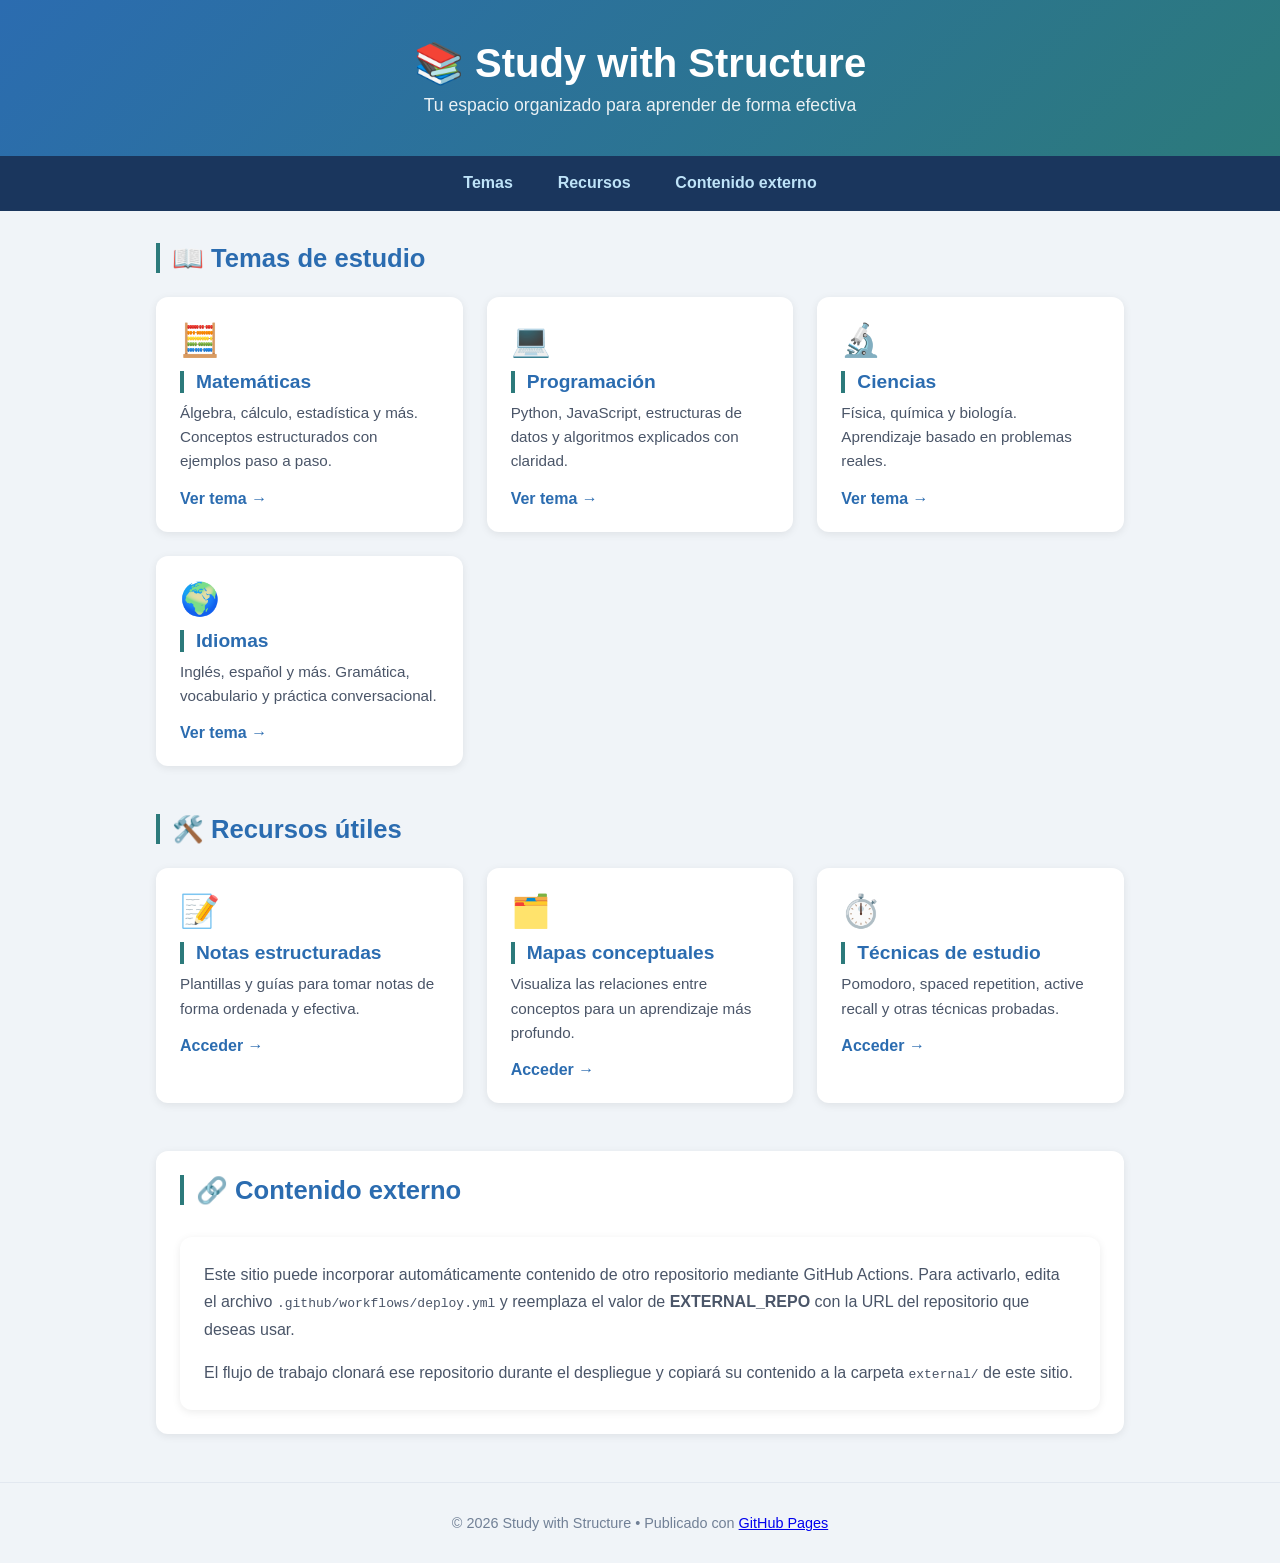
==== index.html @ 8756e314 "Add GitHub Pages site with external-repo workflow Agent-Logs-Url: https://github.com/Acordero0369/St" ====
<!DOCTYPE html>
<html lang="es">
<head>
  <meta charset="UTF-8" />
  <meta name="viewport" content="width=device-width, initial-scale=1.0" />
  <title>Study with Structure</title>
  <style>
    * { box-sizing: border-box; margin: 0; padding: 0; }

    body {
      font-family: 'Segoe UI', Tahoma, Geneva, Verdana, sans-serif;
      background: #f0f4f8;
      color: #2d3748;
    }

    header {
      background: linear-gradient(135deg, #2b6cb0, #2c7a7b);
      color: white;
      padding: 2.5rem 1.5rem;
      text-align: center;
    }

    header h1 { font-size: 2.5rem; margin-bottom: 0.5rem; }
    header p  { font-size: 1.1rem; opacity: 0.9; }

    nav {
      display: flex;
      justify-content: center;
      gap: 1rem;
      background: #1a365d;
      padding: 0.75rem 1rem;
      flex-wrap: wrap;
    }

    nav a {
      color: #bee3f8;
      text-decoration: none;
      font-weight: 600;
      padding: 0.4rem 0.9rem;
      border-radius: 4px;
      transition: background 0.2s;
    }

    nav a:hover { background: #2b6cb0; color: white; }

    main {
      max-width: 1000px;
      margin: 2rem auto;
      padding: 0 1rem;
    }

    .card-grid {
      display: grid;
      grid-template-columns: repeat(auto-fit, minmax(260px, 1fr));
      gap: 1.5rem;
      margin-top: 1.5rem;
    }

    .card {
      background: white;
      border-radius: 12px;
      padding: 1.5rem;
      box-shadow: 0 2px 8px rgba(0,0,0,0.08);
      transition: transform 0.2s, box-shadow 0.2s;
    }

    .card:hover {
      transform: translateY(-4px);
      box-shadow: 0 6px 20px rgba(0,0,0,0.12);
    }

    .card-icon { font-size: 2rem; margin-bottom: 0.75rem; }
    .card h2   { font-size: 1.2rem; margin-bottom: 0.5rem; color: #2b6cb0; }
    .card p    { font-size: 0.95rem; color: #4a5568; line-height: 1.6; }

    .card a {
      display: inline-block;
      margin-top: 1rem;
      color: #2b6cb0;
      font-weight: 600;
      text-decoration: none;
    }

    .card a:hover { text-decoration: underline; }

    section h2 {
      font-size: 1.6rem;
      color: #2b6cb0;
      border-left: 4px solid #2c7a7b;
      padding-left: 0.75rem;
      margin-bottom: 1rem;
    }

    /* External content section */
    #external-content {
      background: white;
      border-radius: 12px;
      padding: 1.5rem;
      box-shadow: 0 2px 8px rgba(0,0,0,0.08);
      margin-top: 2rem;
    }

    #external-content p { color: #4a5568; line-height: 1.7; }

    footer {
      text-align: center;
      padding: 2rem 1rem;
      color: #718096;
      font-size: 0.9rem;
      margin-top: 3rem;
      border-top: 1px solid #e2e8f0;
    }
  </style>
</head>
<body>

  <header>
    <h1>📚 Study with Structure</h1>
    <p>Tu espacio organizado para aprender de forma efectiva</p>
  </header>

  <nav>
    <a href="#topics">Temas</a>
    <a href="#resources">Recursos</a>
    <a href="#external-content">Contenido externo</a>
  </nav>

  <main>

    <!-- Topics -->
    <section id="topics" style="margin-top:2rem;">
      <h2>📖 Temas de estudio</h2>
      <div class="card-grid">

        <div class="card">
          <div class="card-icon">🧮</div>
          <h2>Matemáticas</h2>
          <p>Álgebra, cálculo, estadística y más. Conceptos estructurados con ejemplos paso a paso.</p>
          <a href="#">Ver tema →</a>
        </div>

        <div class="card">
          <div class="card-icon">💻</div>
          <h2>Programación</h2>
          <p>Python, JavaScript, estructuras de datos y algoritmos explicados con claridad.</p>
          <a href="#">Ver tema →</a>
        </div>

        <div class="card">
          <div class="card-icon">🔬</div>
          <h2>Ciencias</h2>
          <p>Física, química y biología. Aprendizaje basado en problemas reales.</p>
          <a href="#">Ver tema →</a>
        </div>

        <div class="card">
          <div class="card-icon">🌍</div>
          <h2>Idiomas</h2>
          <p>Inglés, español y más. Gramática, vocabulario y práctica conversacional.</p>
          <a href="#">Ver tema →</a>
        </div>

      </div>
    </section>

    <!-- Resources -->
    <section id="resources" style="margin-top:3rem;">
      <h2>🛠️ Recursos útiles</h2>
      <div class="card-grid">

        <div class="card">
          <div class="card-icon">📝</div>
          <h2>Notas estructuradas</h2>
          <p>Plantillas y guías para tomar notas de forma ordenada y efectiva.</p>
          <a href="#">Acceder →</a>
        </div>

        <div class="card">
          <div class="card-icon">🗂️</div>
          <h2>Mapas conceptuales</h2>
          <p>Visualiza las relaciones entre conceptos para un aprendizaje más profundo.</p>
          <a href="#">Acceder →</a>
        </div>

        <div class="card">
          <div class="card-icon">⏱️</div>
          <h2>Técnicas de estudio</h2>
          <p>Pomodoro, spaced repetition, active recall y otras técnicas probadas.</p>
          <a href="#">Acceder →</a>
        </div>

      </div>
    </section>

    <!-- External content injected by CI/CD -->
    <section id="external-content" style="margin-top:3rem;">
      <h2>🔗 Contenido externo</h2>
      <div id="external-content">
        <p>
          Este sitio puede incorporar automáticamente contenido de otro repositorio mediante
          GitHub Actions. Para activarlo, edita el archivo
          <code>.github/workflows/deploy.yml</code> y reemplaza el valor de
          <strong>EXTERNAL_REPO</strong> con la URL del repositorio que deseas usar.
        </p>
        <p style="margin-top:1rem;">
          El flujo de trabajo clonará ese repositorio durante el despliegue y copiará su
          contenido a la carpeta <code>external/</code> de este sitio.
        </p>
      </div>
    </section>

  </main>

  <footer>
    <p>© 2026 Study with Structure • Publicado con <a href="https://pages.github.com/" target="_blank">GitHub Pages</a></p>
  </footer>

</body>
</html>
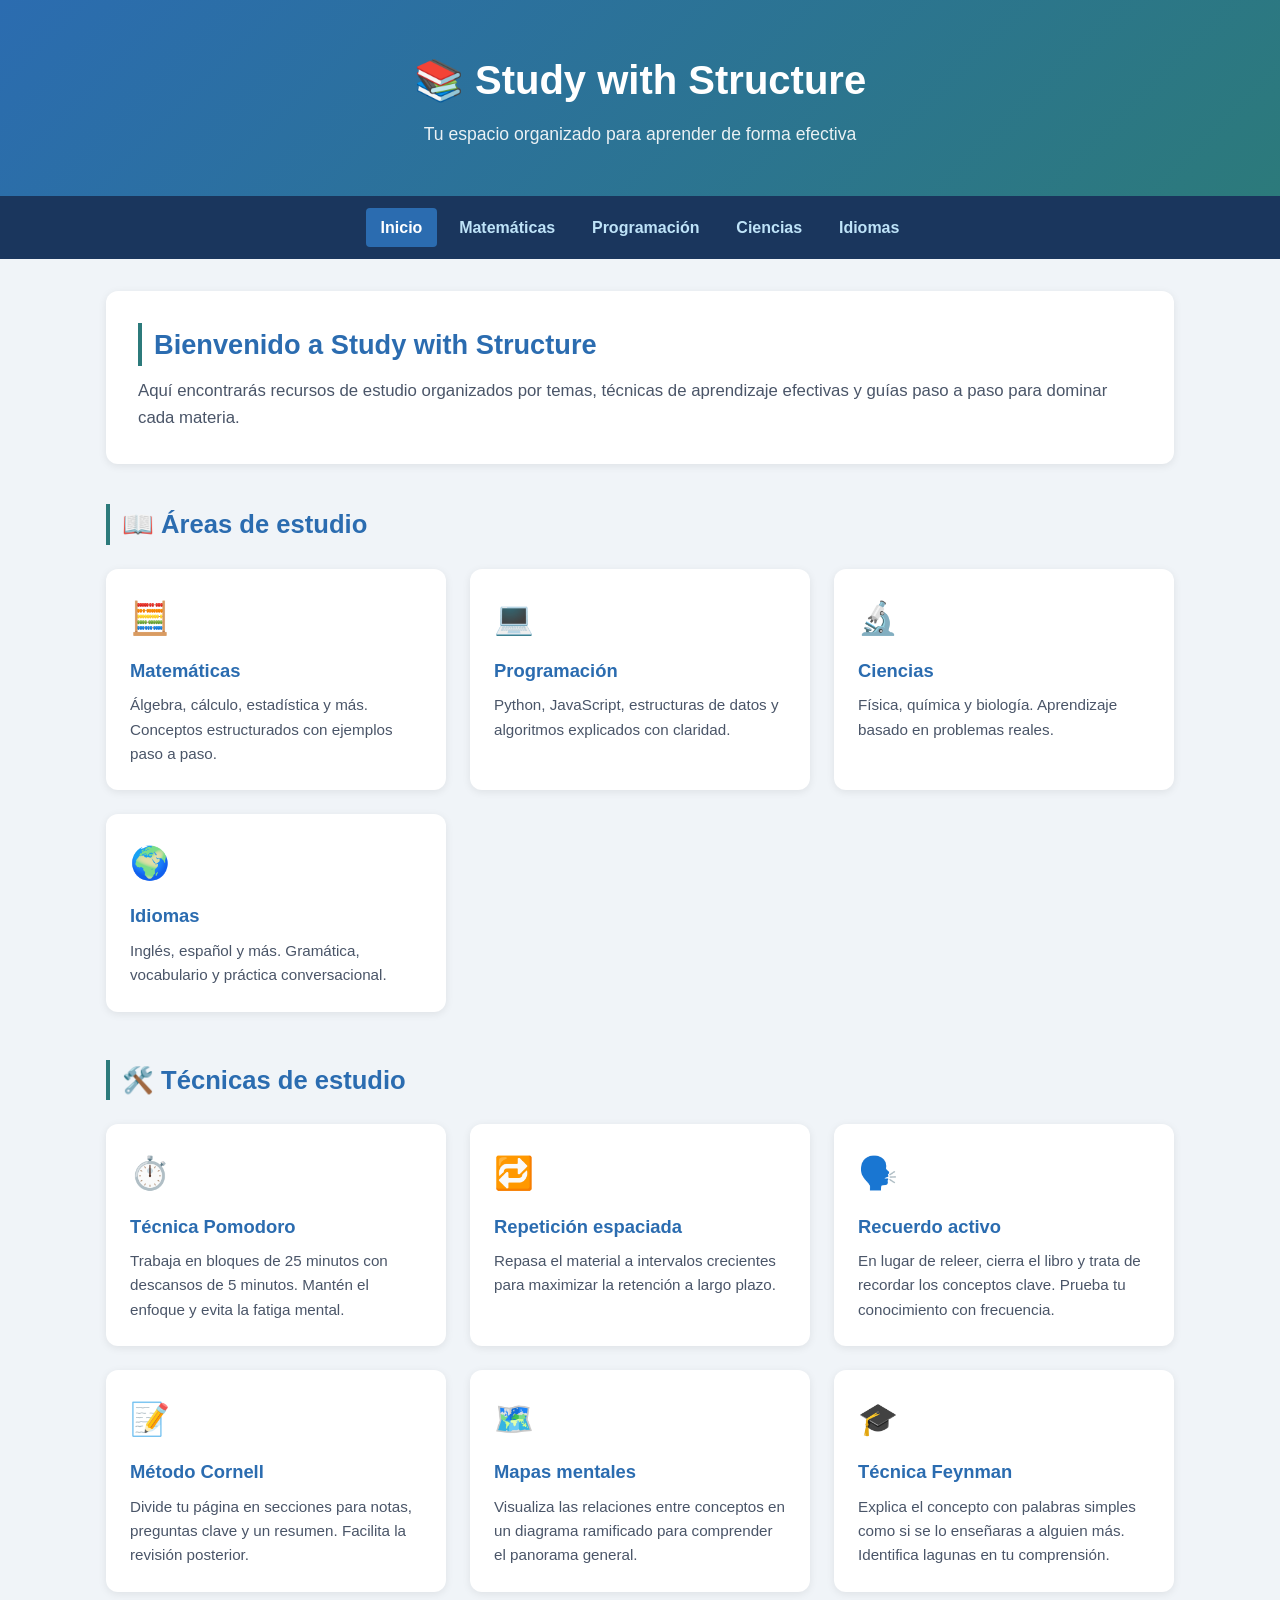
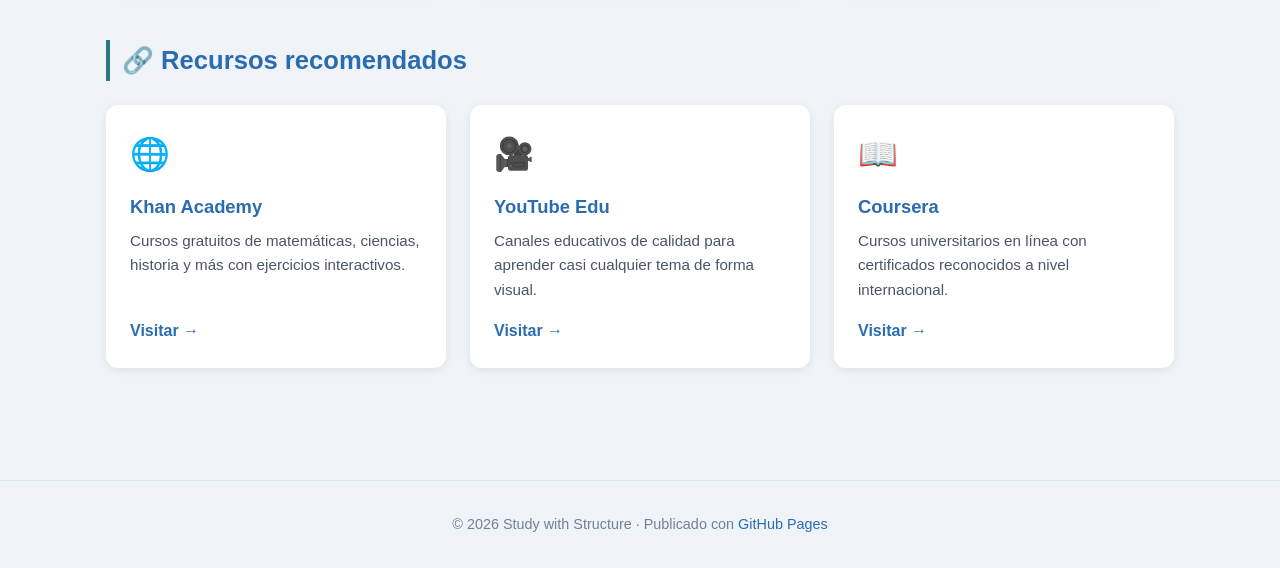
==== commit a22fe5c1: "Add Study with Structure website content and GitHub Pages deployment Agent-Logs-Url: https://github." ====
--- a/index.html
+++ b/index.html
@@ -4,216 +4,143 @@
   <meta charset="UTF-8" />
   <meta name="viewport" content="width=device-width, initial-scale=1.0" />
   <title>Study with Structure</title>
-  <style>
-    * { box-sizing: border-box; margin: 0; padding: 0; }
-
-    body {
-      font-family: 'Segoe UI', Tahoma, Geneva, Verdana, sans-serif;
-      background: #f0f4f8;
-      color: #2d3748;
-    }
-
-    header {
-      background: linear-gradient(135deg, #2b6cb0, #2c7a7b);
-      color: white;
-      padding: 2.5rem 1.5rem;
-      text-align: center;
-    }
-
-    header h1 { font-size: 2.5rem; margin-bottom: 0.5rem; }
-    header p  { font-size: 1.1rem; opacity: 0.9; }
-
-    nav {
-      display: flex;
-      justify-content: center;
-      gap: 1rem;
-      background: #1a365d;
-      padding: 0.75rem 1rem;
-      flex-wrap: wrap;
-    }
-
-    nav a {
-      color: #bee3f8;
-      text-decoration: none;
-      font-weight: 600;
-      padding: 0.4rem 0.9rem;
-      border-radius: 4px;
-      transition: background 0.2s;
-    }
-
-    nav a:hover { background: #2b6cb0; color: white; }
-
-    main {
-      max-width: 1000px;
-      margin: 2rem auto;
-      padding: 0 1rem;
-    }
-
-    .card-grid {
-      display: grid;
-      grid-template-columns: repeat(auto-fit, minmax(260px, 1fr));
-      gap: 1.5rem;
-      margin-top: 1.5rem;
-    }
-
-    .card {
-      background: white;
-      border-radius: 12px;
-      padding: 1.5rem;
-      box-shadow: 0 2px 8px rgba(0,0,0,0.08);
-      transition: transform 0.2s, box-shadow 0.2s;
-    }
-
-    .card:hover {
-      transform: translateY(-4px);
-      box-shadow: 0 6px 20px rgba(0,0,0,0.12);
-    }
-
-    .card-icon { font-size: 2rem; margin-bottom: 0.75rem; }
-    .card h2   { font-size: 1.2rem; margin-bottom: 0.5rem; color: #2b6cb0; }
-    .card p    { font-size: 0.95rem; color: #4a5568; line-height: 1.6; }
-
-    .card a {
-      display: inline-block;
-      margin-top: 1rem;
-      color: #2b6cb0;
-      font-weight: 600;
-      text-decoration: none;
-    }
-
-    .card a:hover { text-decoration: underline; }
-
-    section h2 {
-      font-size: 1.6rem;
-      color: #2b6cb0;
-      border-left: 4px solid #2c7a7b;
-      padding-left: 0.75rem;
-      margin-bottom: 1rem;
-    }
-
-    /* External content section */
-    #external-content {
-      background: white;
-      border-radius: 12px;
-      padding: 1.5rem;
-      box-shadow: 0 2px 8px rgba(0,0,0,0.08);
-      margin-top: 2rem;
-    }
-
-    #external-content p { color: #4a5568; line-height: 1.7; }
-
-    footer {
-      text-align: center;
-      padding: 2rem 1rem;
-      color: #718096;
-      font-size: 0.9rem;
-      margin-top: 3rem;
-      border-top: 1px solid #e2e8f0;
-    }
-  </style>
+  <link rel="stylesheet" href="css/style.css" />
 </head>
 <body>
 
   <header>
-    <h1>📚 Study with Structure</h1>
-    <p>Tu espacio organizado para aprender de forma efectiva</p>
+    <div class="header-inner">
+      <h1>📚 Study with Structure</h1>
+      <p>Tu espacio organizado para aprender de forma efectiva</p>
+    </div>
   </header>
 
   <nav>
-    <a href="#topics">Temas</a>
-    <a href="#resources">Recursos</a>
-    <a href="#external-content">Contenido externo</a>
+    <a href="index.html">Inicio</a>
+    <a href="pages/math.html">Matemáticas</a>
+    <a href="pages/programming.html">Programación</a>
+    <a href="pages/science.html">Ciencias</a>
+    <a href="pages/languages.html">Idiomas</a>
   </nav>
 
   <main>
 
-    <!-- Topics -->
-    <section id="topics" style="margin-top:2rem;">
-      <h2>📖 Temas de estudio</h2>
+    <section id="hero">
+      <h2>Bienvenido a Study with Structure</h2>
+      <p>
+        Aquí encontrarás recursos de estudio organizados por temas, técnicas de aprendizaje
+        efectivas y guías paso a paso para dominar cada materia.
+      </p>
+    </section>
+
+    <section id="topics">
+      <h2>📖 Áreas de estudio</h2>
+      <div class="card-grid">
+
+        <a href="pages/math.html" class="card">
+          <div class="card-icon">🧮</div>
+          <h3>Matemáticas</h3>
+          <p>Álgebra, cálculo, estadística y más. Conceptos estructurados con ejemplos paso a paso.</p>
+        </a>
+
+        <a href="pages/programming.html" class="card">
+          <div class="card-icon">💻</div>
+          <h3>Programación</h3>
+          <p>Python, JavaScript, estructuras de datos y algoritmos explicados con claridad.</p>
+        </a>
+
+        <a href="pages/science.html" class="card">
+          <div class="card-icon">🔬</div>
+          <h3>Ciencias</h3>
+          <p>Física, química y biología. Aprendizaje basado en problemas reales.</p>
+        </a>
+
+        <a href="pages/languages.html" class="card">
+          <div class="card-icon">🌍</div>
+          <h3>Idiomas</h3>
+          <p>Inglés, español y más. Gramática, vocabulario y práctica conversacional.</p>
+        </a>
+
+      </div>
+    </section>
+
+    <section id="techniques">
+      <h2>🛠️ Técnicas de estudio</h2>
       <div class="card-grid">
 
         <div class="card">
-          <div class="card-icon">🧮</div>
-          <h2>Matemáticas</h2>
-          <p>Álgebra, cálculo, estadística y más. Conceptos estructurados con ejemplos paso a paso.</p>
-          <a href="#">Ver tema →</a>
+          <div class="card-icon">⏱️</div>
+          <h3>Técnica Pomodoro</h3>
+          <p>Trabaja en bloques de 25 minutos con descansos de 5 minutos. Mantén el enfoque y evita la fatiga mental.</p>
         </div>
 
         <div class="card">
-          <div class="card-icon">💻</div>
-          <h2>Programación</h2>
-          <p>Python, JavaScript, estructuras de datos y algoritmos explicados con claridad.</p>
-          <a href="#">Ver tema →</a>
+          <div class="card-icon">🔁</div>
+          <h3>Repetición espaciada</h3>
+          <p>Repasa el material a intervalos crecientes para maximizar la retención a largo plazo.</p>
         </div>
 
         <div class="card">
-          <div class="card-icon">🔬</div>
-          <h2>Ciencias</h2>
-          <p>Física, química y biología. Aprendizaje basado en problemas reales.</p>
-          <a href="#">Ver tema →</a>
+          <div class="card-icon">🗣️</div>
+          <h3>Recuerdo activo</h3>
+          <p>En lugar de releer, cierra el libro y trata de recordar los conceptos clave. Prueba tu conocimiento con frecuencia.</p>
         </div>
 
         <div class="card">
-          <div class="card-icon">🌍</div>
-          <h2>Idiomas</h2>
-          <p>Inglés, español y más. Gramática, vocabulario y práctica conversacional.</p>
-          <a href="#">Ver tema →</a>
+          <div class="card-icon">📝</div>
+          <h3>Método Cornell</h3>
+          <p>Divide tu página en secciones para notas, preguntas clave y un resumen. Facilita la revisión posterior.</p>
+        </div>
+
+        <div class="card">
+          <div class="card-icon">🗺️</div>
+          <h3>Mapas mentales</h3>
+          <p>Visualiza las relaciones entre conceptos en un diagrama ramificado para comprender el panorama general.</p>
+        </div>
+
+        <div class="card">
+          <div class="card-icon">🎓</div>
+          <h3>Técnica Feynman</h3>
+          <p>Explica el concepto con palabras simples como si se lo enseñaras a alguien más. Identifica lagunas en tu comprensión.</p>
         </div>
 
       </div>
     </section>
 
-    <!-- Resources -->
-    <section id="resources" style="margin-top:3rem;">
-      <h2>🛠️ Recursos útiles</h2>
+    <section id="resources">
+      <h2>🔗 Recursos recomendados</h2>
       <div class="card-grid">
 
         <div class="card">
-          <div class="card-icon">📝</div>
-          <h2>Notas estructuradas</h2>
-          <p>Plantillas y guías para tomar notas de forma ordenada y efectiva.</p>
-          <a href="#">Acceder →</a>
+          <div class="card-icon">🌐</div>
+          <h3>Khan Academy</h3>
+          <p>Cursos gratuitos de matemáticas, ciencias, historia y más con ejercicios interactivos.</p>
+          <a href="https://es.khanacademy.org" target="_blank" rel="noopener">Visitar →</a>
         </div>
 
         <div class="card">
-          <div class="card-icon">🗂️</div>
-          <h2>Mapas conceptuales</h2>
-          <p>Visualiza las relaciones entre conceptos para un aprendizaje más profundo.</p>
-          <a href="#">Acceder →</a>
+          <div class="card-icon">🎥</div>
+          <h3>YouTube Edu</h3>
+          <p>Canales educativos de calidad para aprender casi cualquier tema de forma visual.</p>
+          <a href="https://www.youtube.com/education" target="_blank" rel="noopener">Visitar →</a>
         </div>
 
         <div class="card">
-          <div class="card-icon">⏱️</div>
-          <h2>Técnicas de estudio</h2>
-          <p>Pomodoro, spaced repetition, active recall y otras técnicas probadas.</p>
-          <a href="#">Acceder →</a>
+          <div class="card-icon">📖</div>
+          <h3>Coursera</h3>
+          <p>Cursos universitarios en línea con certificados reconocidos a nivel internacional.</p>
+          <a href="https://www.coursera.org" target="_blank" rel="noopener">Visitar →</a>
         </div>
 
-      </div>
-    </section>
-
-    <!-- External content injected by CI/CD -->
-    <section id="external-content" style="margin-top:3rem;">
-      <h2>🔗 Contenido externo</h2>
-      <div id="external-content">
-        <p>
-          Este sitio puede incorporar automáticamente contenido de otro repositorio mediante
-          GitHub Actions. Para activarlo, edita el archivo
-          <code>.github/workflows/deploy.yml</code> y reemplaza el valor de
-          <strong>EXTERNAL_REPO</strong> con la URL del repositorio que deseas usar.
-        </p>
-        <p style="margin-top:1rem;">
-          El flujo de trabajo clonará ese repositorio durante el despliegue y copiará su
-          contenido a la carpeta <code>external/</code> de este sitio.
-        </p>
       </div>
     </section>
 
   </main>
 
   <footer>
-    <p>© 2026 Study with Structure • Publicado con <a href="https://pages.github.com/" target="_blank">GitHub Pages</a></p>
+    <p>© 2026 Study with Structure · Publicado con <a href="https://pages.github.com/" target="_blank" rel="noopener">GitHub Pages</a></p>
   </footer>
 
+  <script src="js/main.js"></script>
 </body>
 </html>
--- a/css/style.css
+++ b/css/style.css
@@ -0,0 +1,260 @@
+/* ===== Reset & Base ===== */
+*, *::before, *::after {
+  box-sizing: border-box;
+  margin: 0;
+  padding: 0;
+}
+
+body {
+  font-family: 'Segoe UI', Tahoma, Geneva, Verdana, sans-serif;
+  background: #f0f4f8;
+  color: #2d3748;
+  line-height: 1.6;
+}
+
+/* ===== Header ===== */
+header {
+  background: linear-gradient(135deg, #2b6cb0, #2c7a7b);
+  color: white;
+  padding: 3rem 1.5rem;
+  text-align: center;
+}
+
+.header-inner h1 {
+  font-size: 2.5rem;
+  margin-bottom: 0.5rem;
+}
+
+.header-inner p {
+  font-size: 1.1rem;
+  opacity: 0.9;
+}
+
+/* ===== Navigation ===== */
+nav {
+  display: flex;
+  justify-content: center;
+  gap: 0.5rem;
+  background: #1a365d;
+  padding: 0.75rem 1rem;
+  flex-wrap: wrap;
+  position: sticky;
+  top: 0;
+  z-index: 100;
+}
+
+nav a {
+  color: #bee3f8;
+  text-decoration: none;
+  font-weight: 600;
+  padding: 0.4rem 0.9rem;
+  border-radius: 4px;
+  transition: background 0.2s, color 0.2s;
+}
+
+nav a:hover,
+nav a.active {
+  background: #2b6cb0;
+  color: white;
+}
+
+/* ===== Main ===== */
+main {
+  max-width: 1100px;
+  margin: 0 auto;
+  padding: 2rem 1rem;
+}
+
+/* ===== Hero ===== */
+#hero {
+  background: white;
+  border-radius: 12px;
+  padding: 2rem;
+  box-shadow: 0 2px 8px rgba(0, 0, 0, 0.08);
+  margin-bottom: 2.5rem;
+}
+
+#hero h2 {
+  font-size: 1.7rem;
+  color: #2b6cb0;
+  margin-bottom: 0.75rem;
+}
+
+#hero p {
+  color: #4a5568;
+  font-size: 1.05rem;
+}
+
+/* ===== Sections ===== */
+section {
+  margin-bottom: 3rem;
+}
+
+section > h2 {
+  font-size: 1.6rem;
+  color: #2b6cb0;
+  border-left: 4px solid #2c7a7b;
+  padding-left: 0.75rem;
+  margin-bottom: 1.5rem;
+}
+
+/* ===== Card Grid ===== */
+.card-grid {
+  display: grid;
+  grid-template-columns: repeat(auto-fit, minmax(260px, 1fr));
+  gap: 1.5rem;
+}
+
+/* ===== Cards ===== */
+.card {
+  background: white;
+  border-radius: 12px;
+  padding: 1.5rem;
+  box-shadow: 0 2px 8px rgba(0, 0, 0, 0.08);
+  transition: transform 0.2s, box-shadow 0.2s;
+  text-decoration: none;
+  color: inherit;
+  display: flex;
+  flex-direction: column;
+}
+
+.card:hover {
+  transform: translateY(-4px);
+  box-shadow: 0 6px 20px rgba(0, 0, 0, 0.12);
+}
+
+.card-icon {
+  font-size: 2rem;
+  margin-bottom: 0.75rem;
+}
+
+.card h3 {
+  font-size: 1.15rem;
+  margin-bottom: 0.5rem;
+  color: #2b6cb0;
+}
+
+.card p {
+  font-size: 0.95rem;
+  color: #4a5568;
+  flex: 1;
+}
+
+.card a {
+  display: inline-block;
+  margin-top: 1rem;
+  color: #2b6cb0;
+  font-weight: 600;
+  text-decoration: none;
+}
+
+.card a:hover {
+  text-decoration: underline;
+}
+
+/* ===== Content pages ===== */
+.content-header {
+  background: linear-gradient(135deg, #2b6cb0, #2c7a7b);
+  color: white;
+  padding: 2rem 1.5rem;
+  text-align: center;
+}
+
+.content-header h1 {
+  font-size: 2rem;
+  margin-bottom: 0.4rem;
+}
+
+.content-header p {
+  opacity: 0.9;
+}
+
+.content-body {
+  max-width: 1100px;
+  margin: 2rem auto;
+  padding: 0 1rem;
+}
+
+.topic-block {
+  background: white;
+  border-radius: 12px;
+  padding: 1.75rem;
+  box-shadow: 0 2px 8px rgba(0, 0, 0, 0.08);
+  margin-bottom: 1.5rem;
+}
+
+.topic-block h2 {
+  font-size: 1.3rem;
+  color: #2b6cb0;
+  margin-bottom: 0.75rem;
+}
+
+.topic-block ul {
+  list-style: disc;
+  padding-left: 1.5rem;
+  color: #4a5568;
+}
+
+.topic-block ul li {
+  margin-bottom: 0.4rem;
+}
+
+.topic-block p {
+  color: #4a5568;
+  margin-bottom: 0.5rem;
+}
+
+code {
+  background: #edf2f7;
+  padding: 0.15em 0.4em;
+  border-radius: 4px;
+  font-size: 0.9em;
+  font-family: 'Courier New', Courier, monospace;
+}
+
+pre {
+  background: #1a202c;
+  color: #e2e8f0;
+  border-radius: 8px;
+  padding: 1.25rem;
+  overflow-x: auto;
+  font-size: 0.9rem;
+  margin-top: 0.75rem;
+}
+
+pre code {
+  background: none;
+  padding: 0;
+  color: inherit;
+}
+
+/* ===== Footer ===== */
+footer {
+  text-align: center;
+  padding: 2rem 1rem;
+  color: #718096;
+  font-size: 0.9rem;
+  margin-top: 2rem;
+  border-top: 1px solid #e2e8f0;
+}
+
+footer a {
+  color: #2b6cb0;
+  text-decoration: none;
+}
+
+footer a:hover {
+  text-decoration: underline;
+}
+
+/* ===== Responsive ===== */
+@media (max-width: 600px) {
+  .header-inner h1 {
+    font-size: 1.8rem;
+  }
+
+  nav a {
+    font-size: 0.9rem;
+    padding: 0.3rem 0.6rem;
+  }
+}
